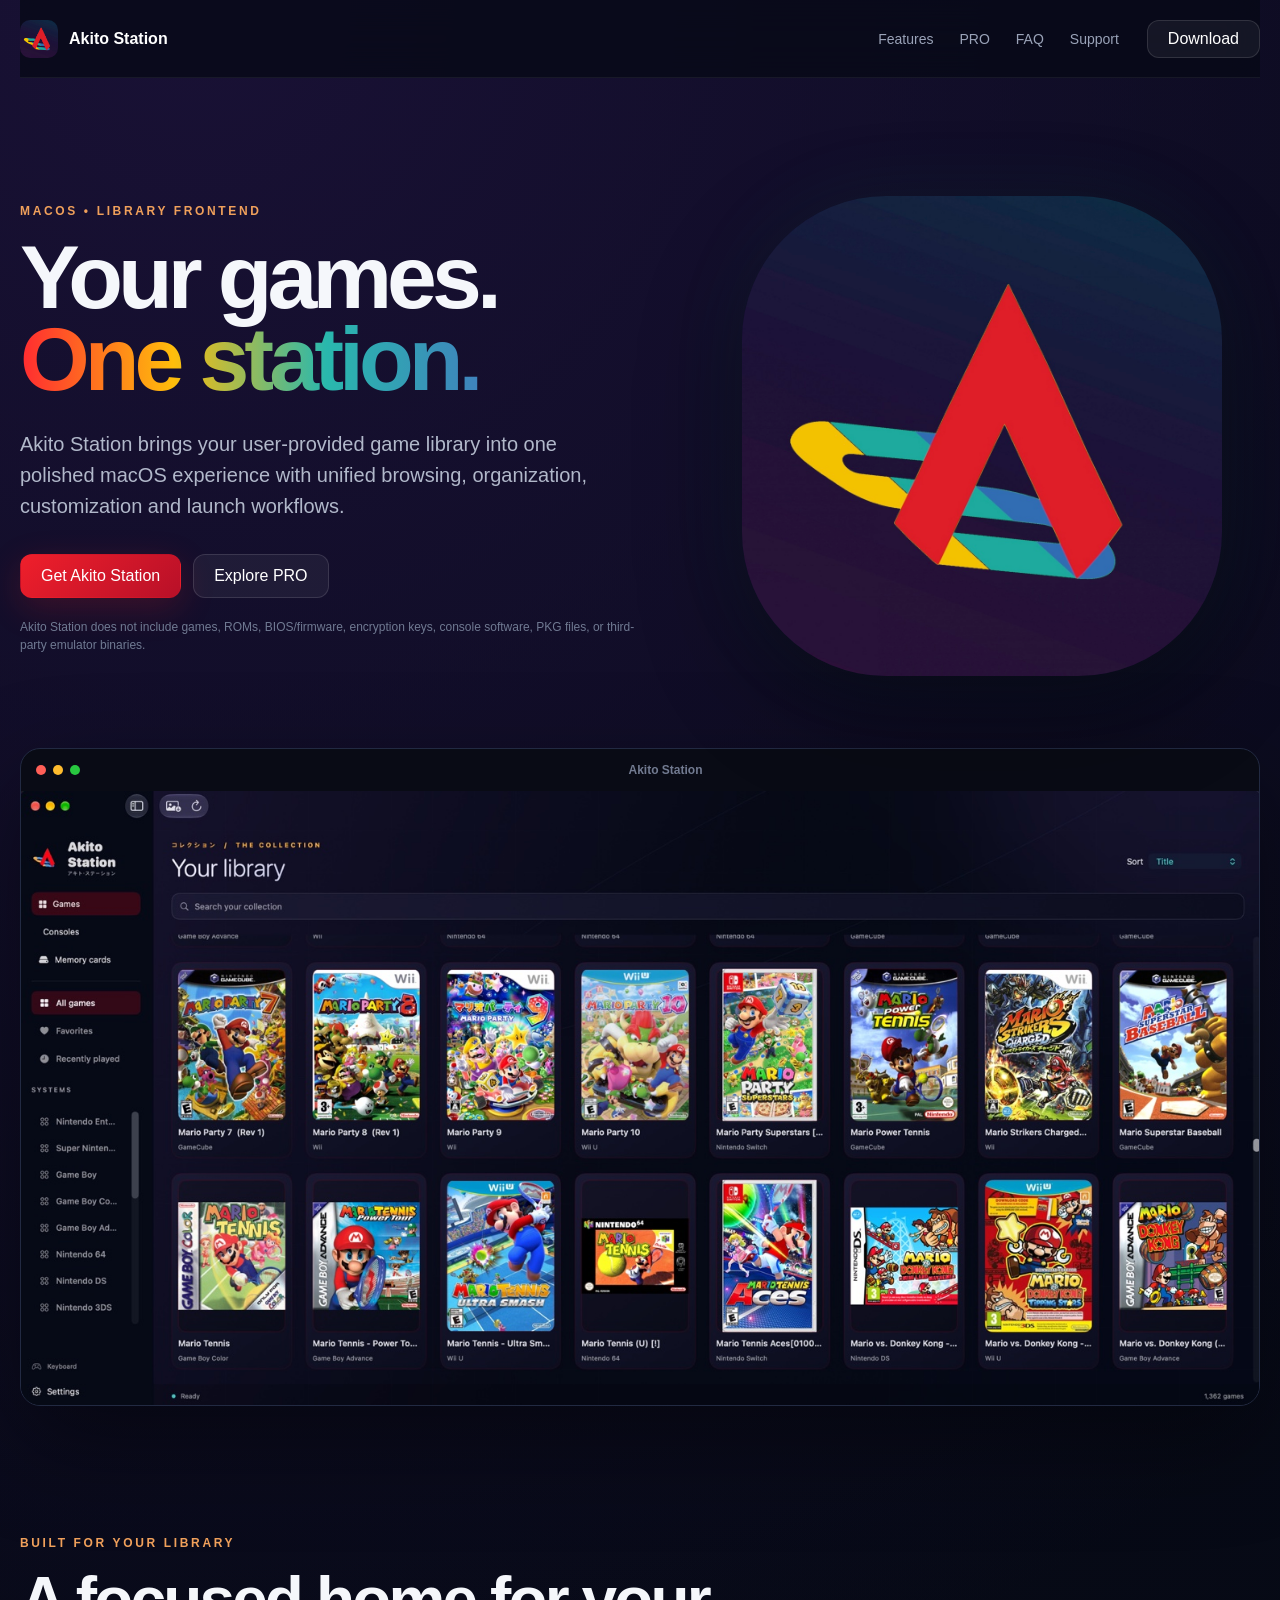
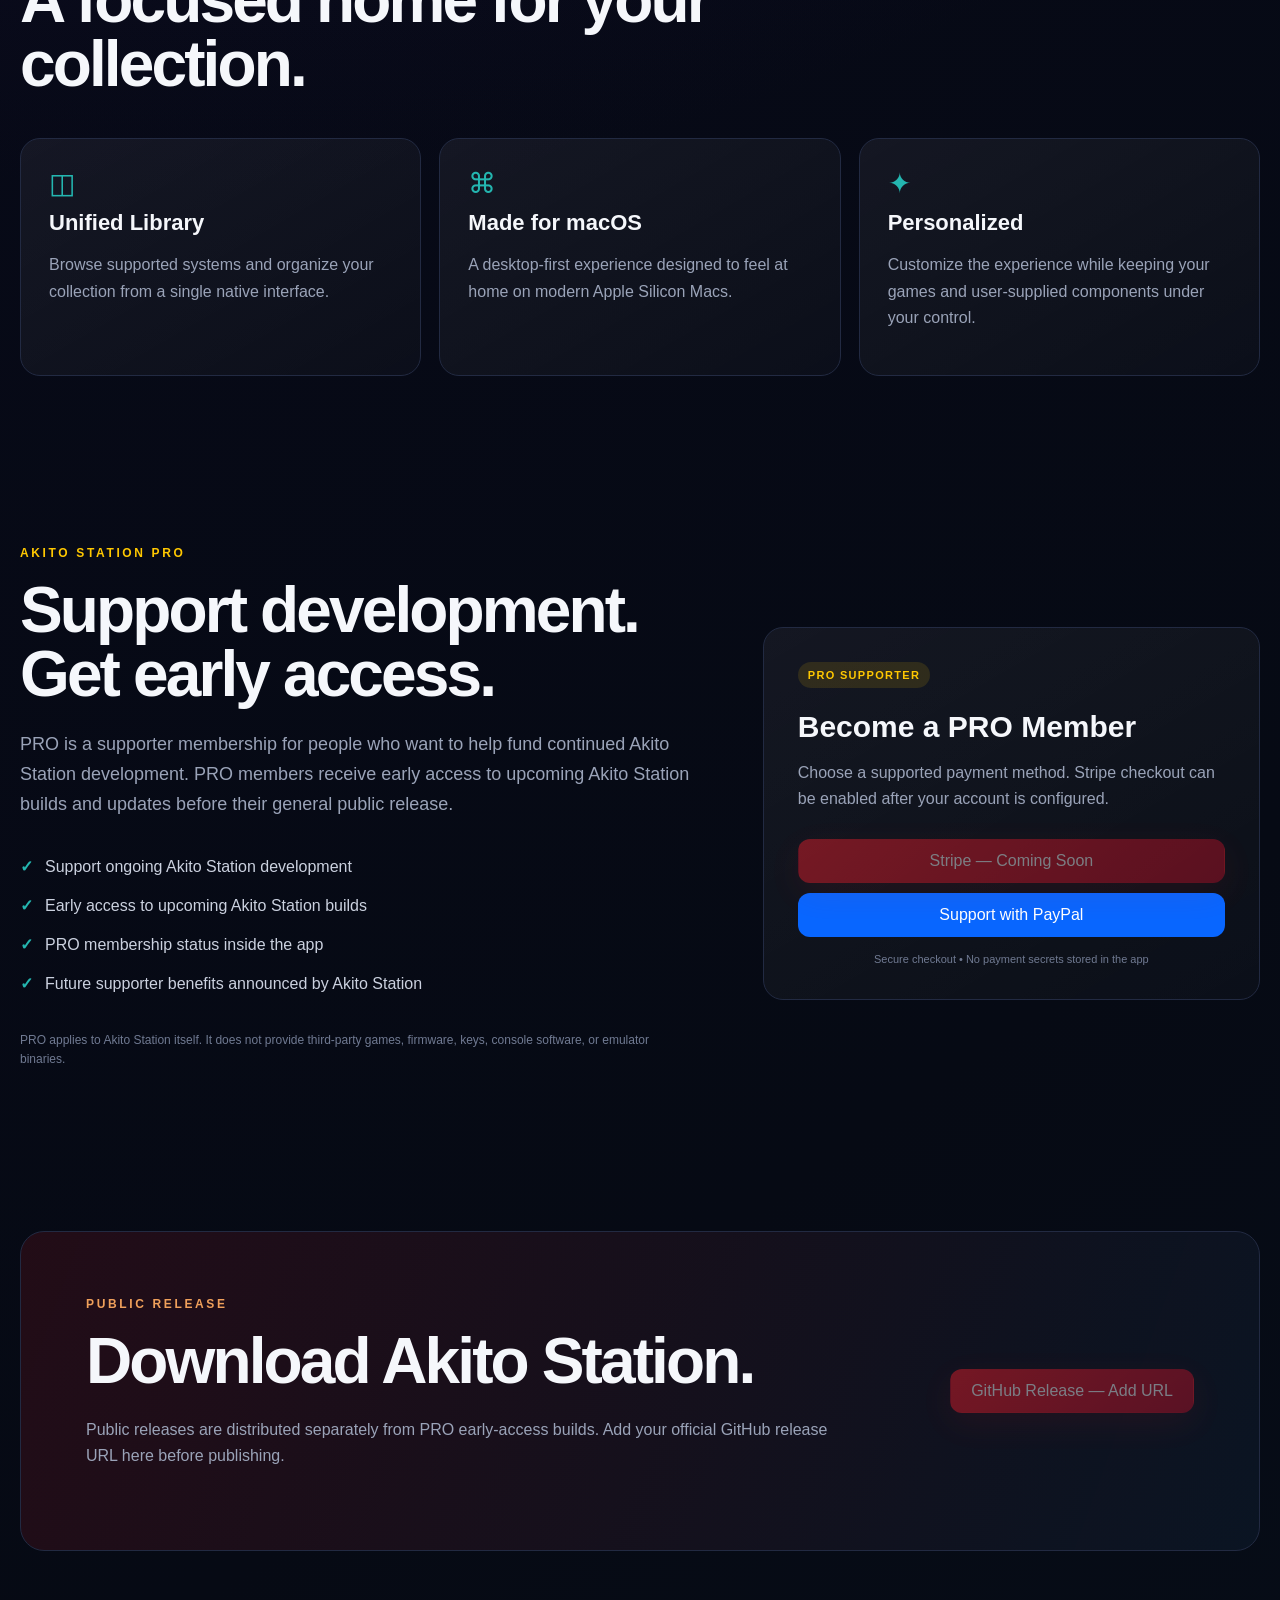
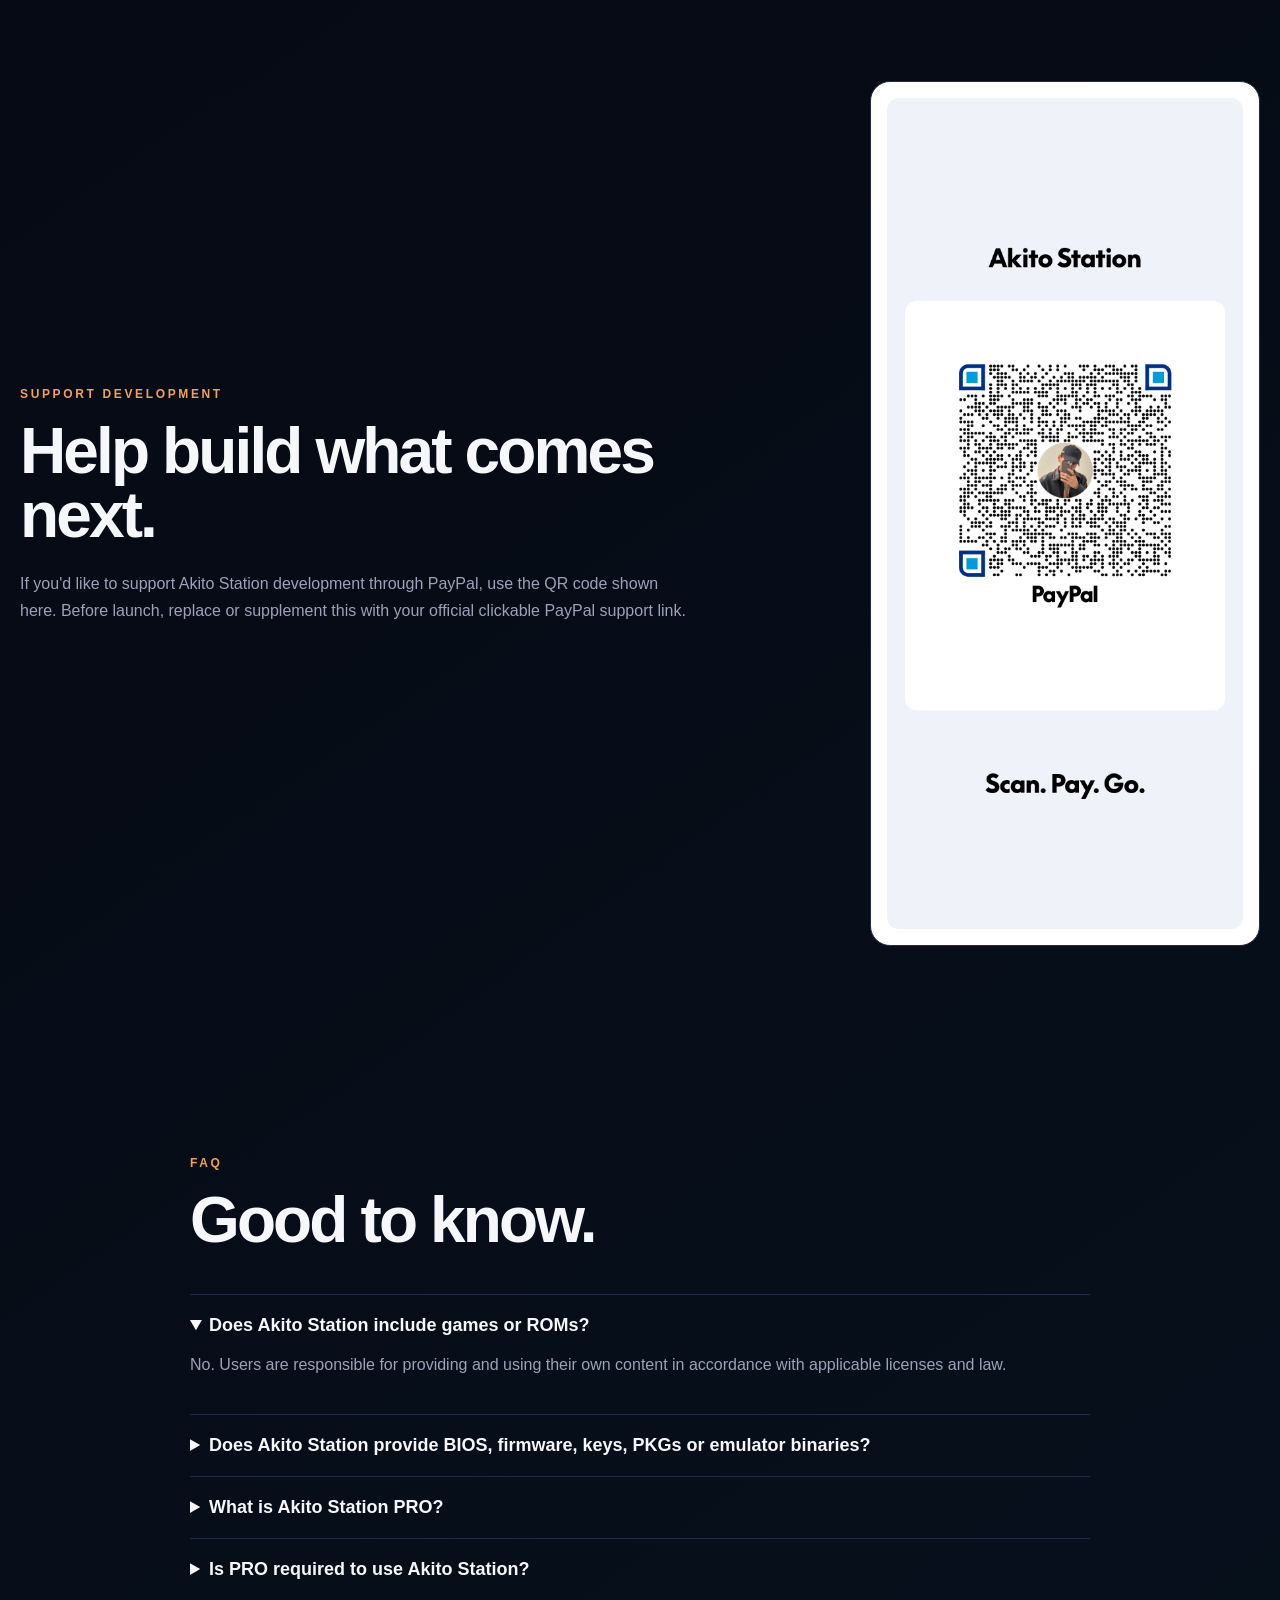
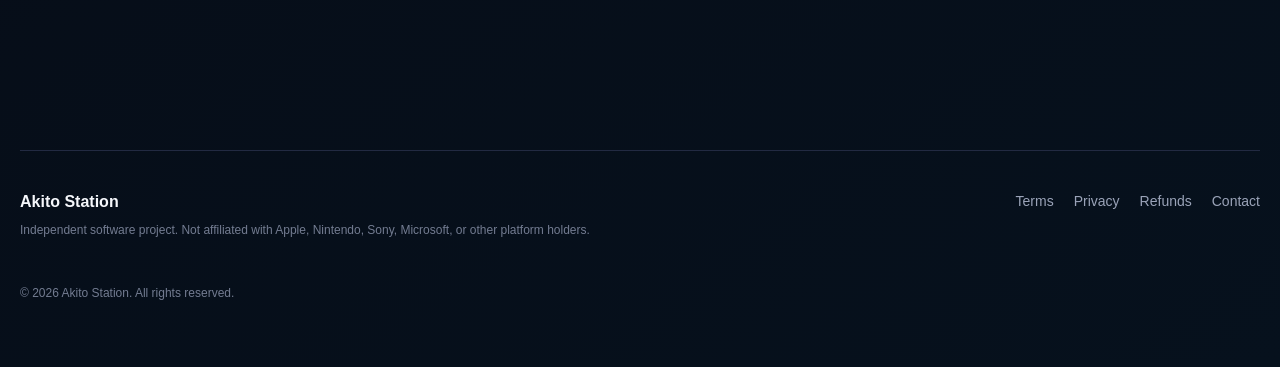
==== index.html @ d0f341ba "Launch Akito Station website" ====
<!doctype html>
<html lang="en">
<head>
  <meta charset="utf-8" />
  <meta name="viewport" content="width=device-width,initial-scale=1" />
  <meta name="description" content="Akito Station is a macOS game library frontend built around a clean, unified experience for user-provided games and runtimes." />
  <title>Akito Station — Your library, one station.</title>
  <link rel="stylesheet" href="styles.css" />
</head>
<body>
  <header class="nav shell">
    <a class="brand" href="#top" aria-label="Akito Station home">
      <img src="assets/akito-logo.jpg" alt="Akito Station logo" />
      <span>Akito Station</span>
    </a>
    <nav aria-label="Main navigation">
      <a href="#features">Features</a><a href="#pro">PRO</a><a href="#faq">FAQ</a><a href="#support">Support</a>
    </nav>
    <a class="button ghost" href="#download">Download</a>
  </header>

  <main id="top">
    <section class="hero shell">
      <div class="hero-copy">
        <div class="eyebrow">MACOS • LIBRARY FRONTEND</div>
        <h1>Your games.<br><span>One station.</span></h1>
        <p>Akito Station brings your user-provided game library into one polished macOS experience with unified browsing, organization, customization and launch workflows.</p>
        <div class="actions"><a class="button primary" href="#download">Get Akito Station</a><a class="button secondary" href="#pro">Explore PRO</a></div>
        <p class="micro">Akito Station does not include games, ROMs, BIOS/firmware, encryption keys, console software, PKG files, or third-party emulator binaries.</p>
      </div>
      <div class="mark-wrap"><img class="mark" src="assets/akito-logo.jpg" alt="Akito Station A logo" /></div>
    </section>

    <section class="showcase shell">
      <div class="window-bar"><span></span><span></span><span></span><b>Akito Station</b></div>
      <img src="assets/library.jpg" alt="Akito Station game library interface" />
    </section>

    <section id="features" class="section shell">
      <div class="section-heading"><div class="eyebrow">BUILT FOR YOUR LIBRARY</div><h2>A focused home for your collection.</h2></div>
      <div class="cards">
        <article><div class="icon">◫</div><h3>Unified Library</h3><p>Browse supported systems and organize your collection from a single native interface.</p></article>
        <article><div class="icon">⌘</div><h3>Made for macOS</h3><p>A desktop-first experience designed to feel at home on modern Apple Silicon Macs.</p></article>
        <article><div class="icon">✦</div><h3>Personalized</h3><p>Customize the experience while keeping your games and user-supplied components under your control.</p></article>
      </div>
    </section>

    <section id="pro" class="section shell pro-grid">
      <div>
        <div class="eyebrow gold">AKITO STATION PRO</div>
        <h2>Support development.<br>Get early access.</h2>
        <p>PRO is a supporter membership for people who want to help fund continued Akito Station development. PRO members receive early access to upcoming Akito Station builds and updates before their general public release.</p>
        <ul class="ticks"><li>Support ongoing Akito Station development</li><li>Early access to upcoming Akito Station builds</li><li>PRO membership status inside the app</li><li>Future supporter benefits announced by Akito Station</li></ul>
        <p class="micro">PRO applies to Akito Station itself. It does not provide third-party games, firmware, keys, console software, or emulator binaries.</p>
      </div>
      <aside class="pro-card">
        <div class="pill">PRO SUPPORTER</div><h3>Become a PRO Member</h3><p>Choose a supported payment method. Stripe checkout can be enabled after your account is configured.</p>
        <button class="button primary full" disabled>Stripe — Coming Soon</button>
        <a class="button paypal full" href="#support">Support with PayPal</a>
        <div class="secure">Secure checkout • No payment secrets stored in the app</div>
      </aside>
    </section>

    <section id="download" class="section shell download">
      <div><div class="eyebrow">PUBLIC RELEASE</div><h2>Download Akito Station.</h2><p>Public releases are distributed separately from PRO early-access builds. Add your official GitHub release URL here before publishing.</p></div>
      <a class="button primary disabled-link" href="#" aria-disabled="true">GitHub Release — Add URL</a>
    </section>

    <section id="support" class="section shell support-grid">
      <div><div class="eyebrow">SUPPORT DEVELOPMENT</div><h2>Help build what comes next.</h2><p>If you'd like to support Akito Station development through PayPal, use the QR code shown here. Before launch, replace or supplement this with your official clickable PayPal support link.</p></div>
      <div class="qr-card"><img src="assets/paypal-qr.jpg" alt="PayPal QR code for Akito Station support" /></div>
    </section>

    <section id="faq" class="section shell faq">
      <div class="section-heading"><div class="eyebrow">FAQ</div><h2>Good to know.</h2></div>
      <details open><summary>Does Akito Station include games or ROMs?</summary><p>No. Users are responsible for providing and using their own content in accordance with applicable licenses and law.</p></details>
      <details><summary>Does Akito Station provide BIOS, firmware, keys, PKGs or emulator binaries?</summary><p>No. The public distribution does not provide those materials. Where third-party components are required, users must obtain and use them independently and lawfully.</p></details>
      <details><summary>What is Akito Station PRO?</summary><p>PRO is a supporter membership that helps fund development and provides early access to upcoming Akito Station builds and updates before general public release.</p></details>
      <details><summary>Is PRO required to use Akito Station?</summary><p>No. Akito Station has a public release separate from the optional PRO supporter membership.</p></details>
    </section>
  </main>

  <footer class="footer shell">
    <div><strong>Akito Station</strong><p>Independent software project. Not affiliated with Apple, Nintendo, Sony, Microsoft, or other platform holders.</p></div>
    <div class="footer-links"><a href="terms.html">Terms</a><a href="privacy.html">Privacy</a><a href="refunds.html">Refunds</a><a href="contact.html">Contact</a></div>
    <p class="copyright">© <span id="year"></span> Akito Station. All rights reserved.</p>
  </footer>
  <script src="script.js"></script>
</body>
</html>
---- styles.css ----
:root{--bg:#070916;--panel:#0e1223;--panel2:#12172a;--text:#f5f7fb;--muted:#9aa3b8;--line:#222a42;--red:#ed1c24;--cyan:#24b6b0;--blue:#357bb8;--gold:#ffc800;--max:1240px}*{box-sizing:border-box}html{scroll-behavior:smooth}body{margin:0;background:radial-gradient(circle at 15% 0%,#191135 0,transparent 34%),linear-gradient(145deg,#08091a 0%,#060a14 55%,#06111d 100%);color:var(--text);font-family:-apple-system,BlinkMacSystemFont,"SF Pro Display","Segoe UI",sans-serif}.shell{width:min(var(--max),calc(100% - 40px));margin:auto}.nav{height:78px;display:flex;align-items:center;gap:28px;position:sticky;top:0;z-index:20;background:rgba(7,9,22,.78);backdrop-filter:blur(18px);border-bottom:1px solid rgba(255,255,255,.06)}.brand{display:flex;align-items:center;gap:11px;color:white;text-decoration:none;font-weight:800}.brand img{width:38px;height:38px;border-radius:10px;object-fit:cover}.nav nav{display:flex;gap:26px;margin-left:auto}.nav nav a,.footer a{color:var(--muted);text-decoration:none;font-size:14px}.nav nav a:hover,.footer a:hover{color:white}.button{display:inline-flex;align-items:center;justify-content:center;min-height:44px;padding:0 20px;border-radius:12px;text-decoration:none;font-weight:750;border:1px solid transparent;color:white;font:inherit;cursor:pointer}.primary{background:linear-gradient(135deg,#ef1f2b,#b81028);box-shadow:0 10px 35px rgba(237,28,36,.2)}.secondary,.ghost{background:rgba(255,255,255,.055);border-color:rgba(255,255,255,.12)}.ghost{min-height:38px}.hero{min-height:670px;display:grid;grid-template-columns:1.05fr .95fr;align-items:center;gap:70px;padding-top:45px}.eyebrow{font-size:12px;letter-spacing:.22em;font-weight:850;color:#f0a05b;margin-bottom:18px}.gold{color:var(--gold)}h1{font-size:clamp(56px,7vw,100px);line-height:.92;letter-spacing:-.055em;margin:0 0 28px}h1 span{background:linear-gradient(90deg,#ff2a31,#ffbd0b,#29b8ad,#3f83bd);-webkit-background-clip:text;color:transparent}.hero-copy>p{font-size:20px;line-height:1.55;color:#b1b8ca;max-width:680px}.actions{display:flex;gap:12px;margin:32px 0 20px}.micro{font-size:12px!important;color:#707a92!important;line-height:1.55!important}.mark-wrap{display:flex;justify-content:center}.mark{width:min(480px,100%);aspect-ratio:1;border-radius:30%;object-fit:cover;box-shadow:0 35px 100px rgba(0,0,0,.45),0 0 80px rgba(41,184,173,.08)}.showcase{border:1px solid var(--line);border-radius:20px;overflow:hidden;background:#090b15;box-shadow:0 35px 100px rgba(0,0,0,.4)}.showcase img{width:100%;display:block}.window-bar{height:42px;display:flex;align-items:center;gap:7px;padding:0 15px;color:#727b91;font-size:12px}.window-bar span{width:10px;height:10px;border-radius:50%;background:#3a4051}.window-bar span:first-child{background:#ff5f57}.window-bar span:nth-child(2){background:#febc2e}.window-bar span:nth-child(3){background:#28c840}.window-bar b{margin:auto;font-weight:600}.section{padding-top:130px;padding-bottom:40px}.section-heading{max-width:700px;margin-bottom:42px}h2{font-size:clamp(38px,5vw,66px);line-height:1;letter-spacing:-.045em;margin:0 0 24px}h3{font-size:22px;margin:10px 0}.section p{color:var(--muted);line-height:1.65}.cards{display:grid;grid-template-columns:repeat(3,1fr);gap:18px}.cards article,.pro-card,.qr-card{background:linear-gradient(150deg,rgba(255,255,255,.055),rgba(255,255,255,.018));border:1px solid var(--line);border-radius:20px;padding:28px}.icon{font-size:28px;color:var(--cyan)}.pro-grid,.support-grid{display:grid;grid-template-columns:1.15fr .85fr;gap:70px;align-items:center}.pro-grid>div>p{font-size:18px}.ticks{padding:0;list-style:none;margin:28px 0}.ticks li{padding:10px 0;color:#cbd1df}.ticks li:before{content:"✓";color:var(--cyan);font-weight:900;margin-right:12px}.pro-card{padding:34px}.pill{display:inline-block;padding:7px 10px;border-radius:999px;background:rgba(255,200,0,.12);color:var(--gold);font-size:11px;font-weight:850;letter-spacing:.12em}.pro-card h3{font-size:30px;margin-top:22px}.full{width:100%;margin-top:10px}.paypal{background:#0866ff}.secure{text-align:center;color:#707a92;font-size:11px;margin-top:16px}.pro-card button:disabled{opacity:.45;cursor:not-allowed}.download{display:flex;align-items:center;justify-content:space-between;gap:40px;padding:65px;margin-top:110px;background:linear-gradient(110deg,rgba(237,28,36,.12),rgba(53,123,184,.08));border:1px solid var(--line);border-radius:24px}.download>div{max-width:750px}.disabled-link{opacity:.45;pointer-events:none}.support-grid{padding-bottom:80px}.qr-card{max-width:390px;justify-self:end;padding:16px;background:white}.qr-card img{width:100%;display:block;border-radius:12px}.faq{max-width:900px}.faq details{border-top:1px solid var(--line);padding:20px 0}.faq summary{cursor:pointer;font-size:18px;font-weight:750}.faq details p{padding-right:40px}.footer{margin-top:110px;border-top:1px solid var(--line);padding:42px 0 55px;display:grid;grid-template-columns:1fr auto;gap:25px}.footer p{color:#737c91;font-size:12px;max-width:600px}.footer-links{display:flex;gap:20px}.copyright{grid-column:1/-1}@media(max-width:820px){.nav nav{display:none}.hero{grid-template-columns:1fr;padding-top:90px;padding-bottom:80px}.mark-wrap{order:-1}.mark{width:220px}.cards,.pro-grid,.support-grid{grid-template-columns:1fr}.download{display:block;padding:32px}.download .button{margin-top:18px}.qr-card{justify-self:start}.footer{grid-template-columns:1fr}.section{padding-top:90px}}
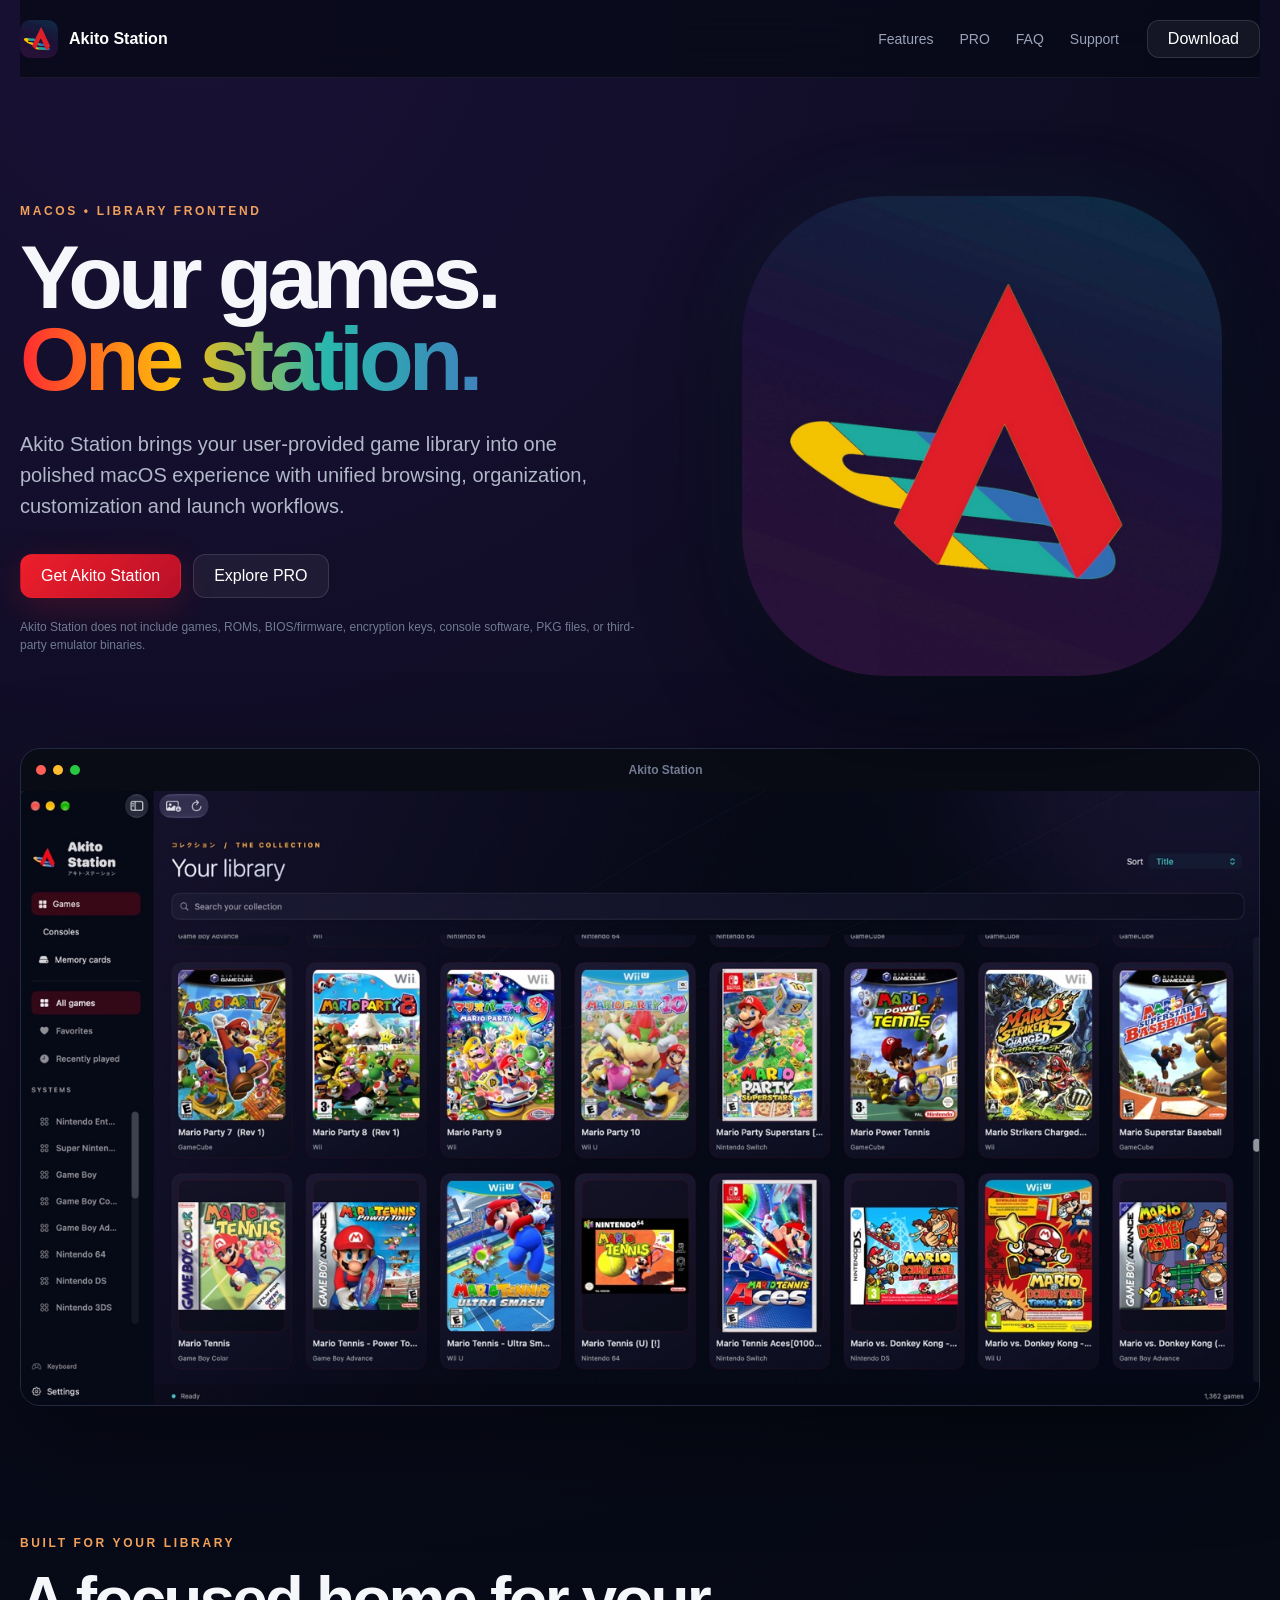
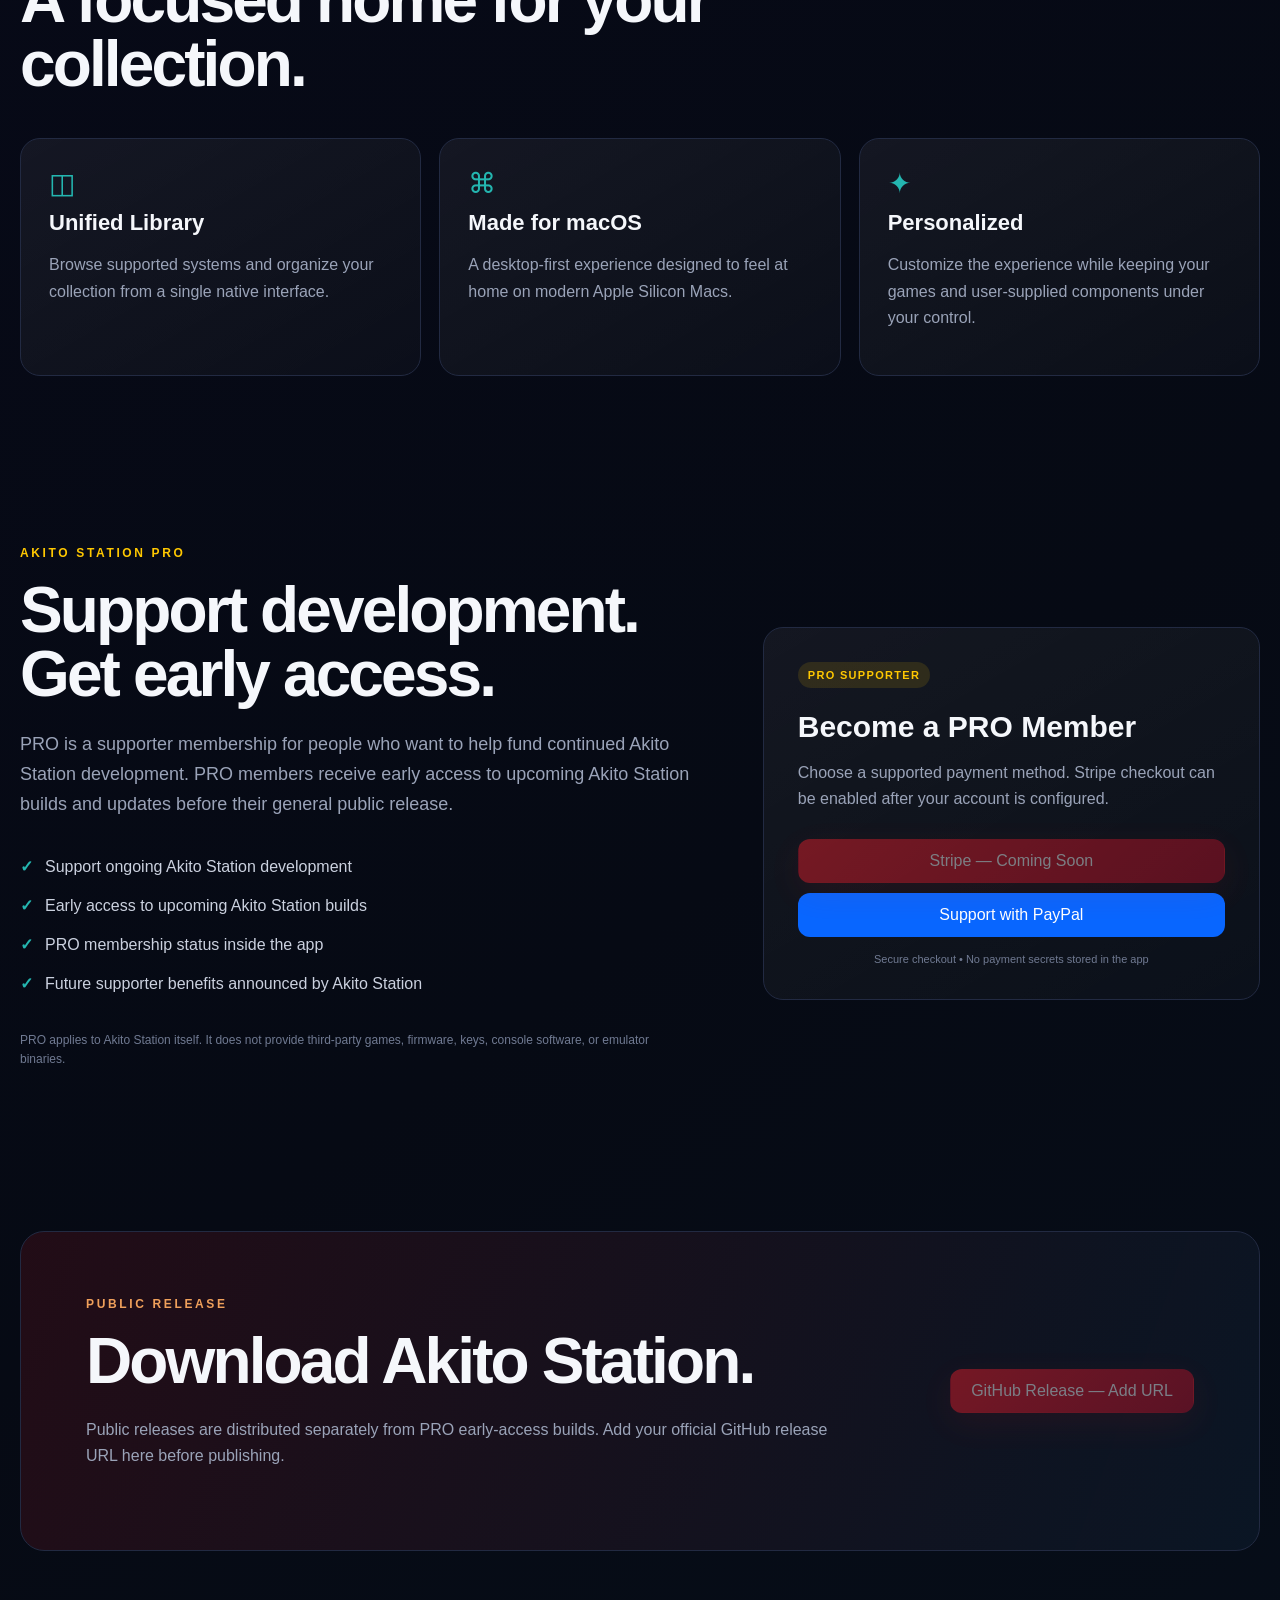
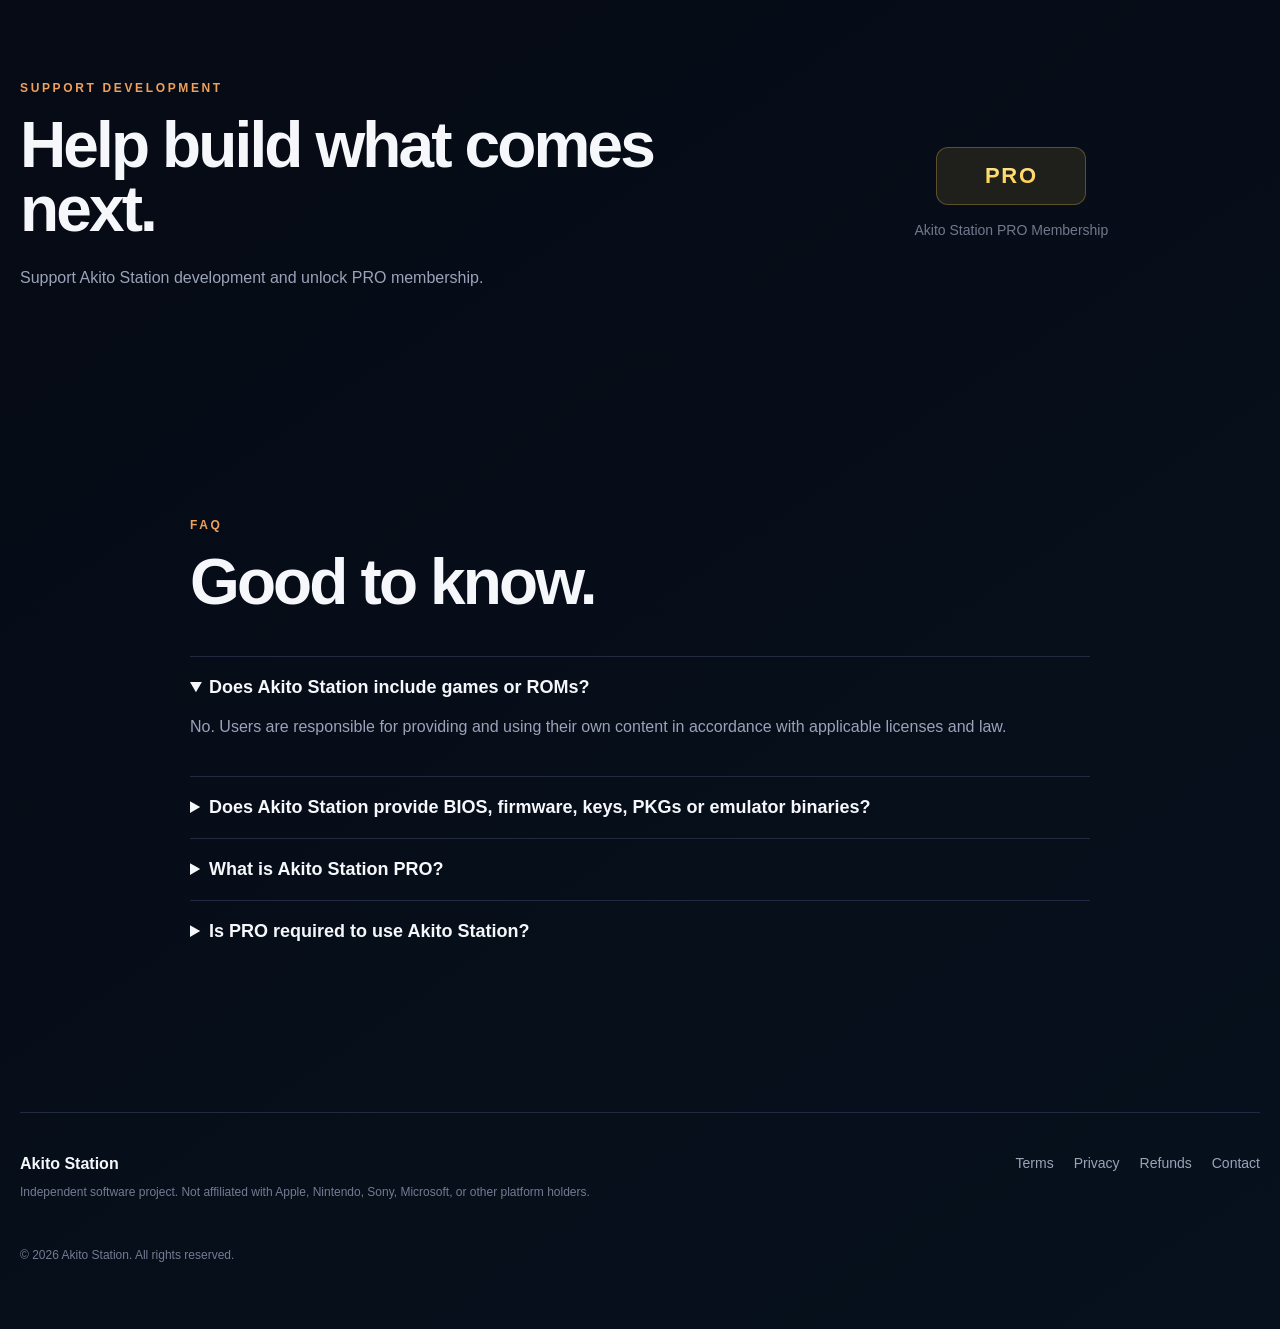
==== commit b9b6c218: "Replace PayPal QR with Akito Station PRO button" ====
--- a/index.html
+++ b/index.html
@@ -67,8 +67,13 @@
     </section>
 
     <section id="support" class="section shell support-grid">
-      <div><div class="eyebrow">SUPPORT DEVELOPMENT</div><h2>Help build what comes next.</h2><p>If you'd like to support Akito Station development through PayPal, use the QR code shown here. Before launch, replace or supplement this with your official clickable PayPal support link.</p></div>
-      <div class="qr-card"><img src="assets/paypal-qr.jpg" alt="PayPal QR code for Akito Station support" /></div>
+      <div><div class="eyebrow">SUPPORT DEVELOPMENT</div><h2>Help build what comes next.</h2><p>Support Akito Station development and unlock PRO membership.</p></div>
+      <div class="pro-web-card">
+  <a class="akito-pro-button" href="#pro" aria-label="Akito Station PRO">
+    <span>PRO</span>
+  </a>
+  <p class="pro-web-caption">Akito Station PRO Membership</p>
+</div>
     </section>
 
     <section id="faq" class="section shell faq">
--- a/styles.css
+++ b/styles.css
@@ -1 +1,56 @@
 :root{--bg:#070916;--panel:#0e1223;--panel2:#12172a;--text:#f5f7fb;--muted:#9aa3b8;--line:#222a42;--red:#ed1c24;--cyan:#24b6b0;--blue:#357bb8;--gold:#ffc800;--max:1240px}*{box-sizing:border-box}html{scroll-behavior:smooth}body{margin:0;background:radial-gradient(circle at 15% 0%,#191135 0,transparent 34%),linear-gradient(145deg,#08091a 0%,#060a14 55%,#06111d 100%);color:var(--text);font-family:-apple-system,BlinkMacSystemFont,"SF Pro Display","Segoe UI",sans-serif}.shell{width:min(var(--max),calc(100% - 40px));margin:auto}.nav{height:78px;display:flex;align-items:center;gap:28px;position:sticky;top:0;z-index:20;background:rgba(7,9,22,.78);backdrop-filter:blur(18px);border-bottom:1px solid rgba(255,255,255,.06)}.brand{display:flex;align-items:center;gap:11px;color:white;text-decoration:none;font-weight:800}.brand img{width:38px;height:38px;border-radius:10px;object-fit:cover}.nav nav{display:flex;gap:26px;margin-left:auto}.nav nav a,.footer a{color:var(--muted);text-decoration:none;font-size:14px}.nav nav a:hover,.footer a:hover{color:white}.button{display:inline-flex;align-items:center;justify-content:center;min-height:44px;padding:0 20px;border-radius:12px;text-decoration:none;font-weight:750;border:1px solid transparent;color:white;font:inherit;cursor:pointer}.primary{background:linear-gradient(135deg,#ef1f2b,#b81028);box-shadow:0 10px 35px rgba(237,28,36,.2)}.secondary,.ghost{background:rgba(255,255,255,.055);border-color:rgba(255,255,255,.12)}.ghost{min-height:38px}.hero{min-height:670px;display:grid;grid-template-columns:1.05fr .95fr;align-items:center;gap:70px;padding-top:45px}.eyebrow{font-size:12px;letter-spacing:.22em;font-weight:850;color:#f0a05b;margin-bottom:18px}.gold{color:var(--gold)}h1{font-size:clamp(56px,7vw,100px);line-height:.92;letter-spacing:-.055em;margin:0 0 28px}h1 span{background:linear-gradient(90deg,#ff2a31,#ffbd0b,#29b8ad,#3f83bd);-webkit-background-clip:text;color:transparent}.hero-copy>p{font-size:20px;line-height:1.55;color:#b1b8ca;max-width:680px}.actions{display:flex;gap:12px;margin:32px 0 20px}.micro{font-size:12px!important;color:#707a92!important;line-height:1.55!important}.mark-wrap{display:flex;justify-content:center}.mark{width:min(480px,100%);aspect-ratio:1;border-radius:30%;object-fit:cover;box-shadow:0 35px 100px rgba(0,0,0,.45),0 0 80px rgba(41,184,173,.08)}.showcase{border:1px solid var(--line);border-radius:20px;overflow:hidden;background:#090b15;box-shadow:0 35px 100px rgba(0,0,0,.4)}.showcase img{width:100%;display:block}.window-bar{height:42px;display:flex;align-items:center;gap:7px;padding:0 15px;color:#727b91;font-size:12px}.window-bar span{width:10px;height:10px;border-radius:50%;background:#3a4051}.window-bar span:first-child{background:#ff5f57}.window-bar span:nth-child(2){background:#febc2e}.window-bar span:nth-child(3){background:#28c840}.window-bar b{margin:auto;font-weight:600}.section{padding-top:130px;padding-bottom:40px}.section-heading{max-width:700px;margin-bottom:42px}h2{font-size:clamp(38px,5vw,66px);line-height:1;letter-spacing:-.045em;margin:0 0 24px}h3{font-size:22px;margin:10px 0}.section p{color:var(--muted);line-height:1.65}.cards{display:grid;grid-template-columns:repeat(3,1fr);gap:18px}.cards article,.pro-card,.qr-card{background:linear-gradient(150deg,rgba(255,255,255,.055),rgba(255,255,255,.018));border:1px solid var(--line);border-radius:20px;padding:28px}.icon{font-size:28px;color:var(--cyan)}.pro-grid,.support-grid{display:grid;grid-template-columns:1.15fr .85fr;gap:70px;align-items:center}.pro-grid>div>p{font-size:18px}.ticks{padding:0;list-style:none;margin:28px 0}.ticks li{padding:10px 0;color:#cbd1df}.ticks li:before{content:"✓";color:var(--cyan);font-weight:900;margin-right:12px}.pro-card{padding:34px}.pill{display:inline-block;padding:7px 10px;border-radius:999px;background:rgba(255,200,0,.12);color:var(--gold);font-size:11px;font-weight:850;letter-spacing:.12em}.pro-card h3{font-size:30px;margin-top:22px}.full{width:100%;margin-top:10px}.paypal{background:#0866ff}.secure{text-align:center;color:#707a92;font-size:11px;margin-top:16px}.pro-card button:disabled{opacity:.45;cursor:not-allowed}.download{display:flex;align-items:center;justify-content:space-between;gap:40px;padding:65px;margin-top:110px;background:linear-gradient(110deg,rgba(237,28,36,.12),rgba(53,123,184,.08));border:1px solid var(--line);border-radius:24px}.download>div{max-width:750px}.disabled-link{opacity:.45;pointer-events:none}.support-grid{padding-bottom:80px}.qr-card{max-width:390px;justify-self:end;padding:16px;background:white}.qr-card img{width:100%;display:block;border-radius:12px}.faq{max-width:900px}.faq details{border-top:1px solid var(--line);padding:20px 0}.faq summary{cursor:pointer;font-size:18px;font-weight:750}.faq details p{padding-right:40px}.footer{margin-top:110px;border-top:1px solid var(--line);padding:42px 0 55px;display:grid;grid-template-columns:1fr auto;gap:25px}.footer p{color:#737c91;font-size:12px;max-width:600px}.footer-links{display:flex;gap:20px}.copyright{grid-column:1/-1}@media(max-width:820px){.nav nav{display:none}.hero{grid-template-columns:1fr;padding-top:90px;padding-bottom:80px}.mark-wrap{order:-1}.mark{width:220px}.cards,.pro-grid,.support-grid{grid-template-columns:1fr}.download{display:block;padding:32px}.download .button{margin-top:18px}.qr-card{justify-self:start}.footer{grid-template-columns:1fr}.section{padding-top:90px}}
+
+
+/* Akito Station PRO — mirrors the in-app PRO control */
+.pro-web-card {
+  display: flex;
+  flex-direction: column;
+  align-items: center;
+  justify-content: center;
+  gap: 14px;
+  min-height: 220px;
+}
+
+.akito-pro-button {
+  display: inline-flex;
+  align-items: center;
+  justify-content: center;
+  min-width: 150px;
+  padding: 15px 32px;
+  border: 1px solid rgba(255, 205, 74, 0.28);
+  border-radius: 12px;
+  background: rgba(255, 205, 74, 0.10);
+  text-decoration: none;
+  font: inherit;
+  font-size: 22px;
+  font-weight: 800;
+  letter-spacing: 0.08em;
+  transition: transform 160ms ease, background 160ms ease,
+              border-color 160ms ease, box-shadow 160ms ease;
+}
+
+.akito-pro-button span {
+  color: #ffd45f;
+  background: linear-gradient(180deg, #ffe891 0%, #ffc93d 100%);
+  -webkit-background-clip: text;
+  background-clip: text;
+  -webkit-text-fill-color: transparent;
+}
+
+.akito-pro-button:hover {
+  transform: translateY(-2px);
+  background: rgba(255, 205, 74, 0.16);
+  border-color: rgba(255, 213, 95, 0.52);
+  box-shadow: 0 8px 28px rgba(255, 196, 40, 0.12);
+}
+
+.akito-pro-button:focus-visible {
+  outline: 2px solid #ffd45f;
+  outline-offset: 4px;
+}
+
+.pro-web-caption {
+  margin: 0;
+  opacity: 0.72;
+  font-size: 14px;
+}
